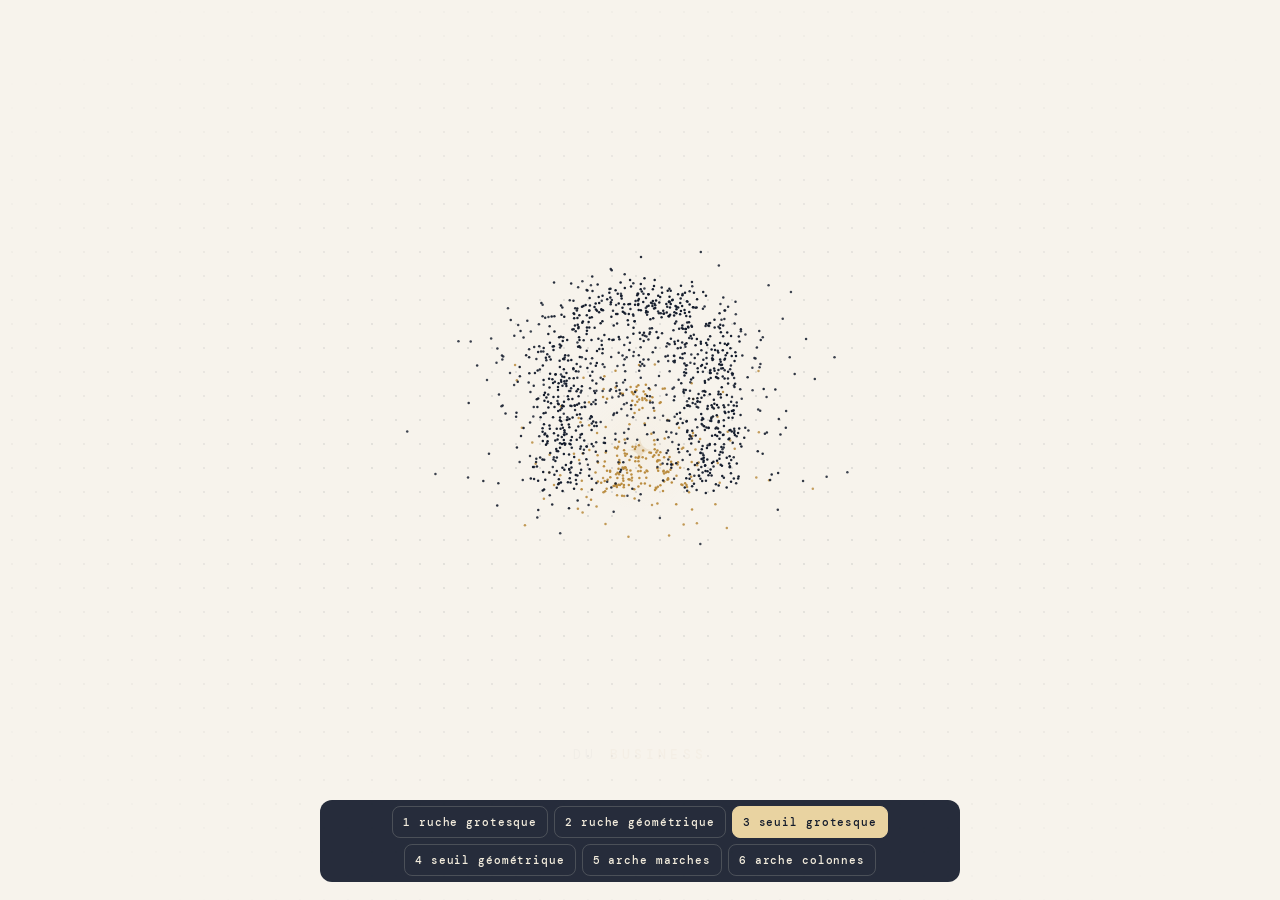
==== intro/index.html @ 220e25a3 "Six logos vectorisés et intro animée par logo brand/logos : SVG avec texte en tracés (Montserrat, Jo" ====
<!DOCTYPE html>
<html lang="fr">
<head>
  <meta charset="UTF-8">
  <meta name="viewport" content="width=device-width, initial-scale=1.0">
  <title>Le Cercle IA Business · intro</title>
  <link href="https://fonts.googleapis.com/css2?family=DM+Mono:wght@400;500&display=swap" rel="stylesheet">
  <style>
    html, body { margin: 0; height: 100%; overflow: hidden; background: #F7F3EC; font-family: "DM Mono", ui-monospace, monospace; }
    iframe.site { position: fixed; inset: 0; width: 100%; height: 100%; border: 0; }
    .intro { position: fixed; inset: 0; z-index: 10; background: #F7F3EC; overflow: hidden; }
    .intro::before { content: ""; position: absolute; inset: 0; background: radial-gradient(circle, rgba(20,28,44,.12) 1px, transparent 1.3px) 0 0 / 24px 24px; -webkit-mask: radial-gradient(70% 60% at 50% 50%, #000, transparent); mask: radial-gradient(70% 60% at 50% 50%, #000, transparent); }
    .intro.out { transform: translateY(-100%); }
    canvas { position: absolute; inset: 0; width: 100%; height: 100%; }
    .logo { position: absolute; left: 50%; top: 50%; transform: translate(-50%, -50%); width: min(560px, 78vw); }
    .logo svg { width: 100%; height: auto; display: block; overflow: visible; }
    .logo [data-part]:not([data-part="word"]):not([data-part="tag"]), .logo [data-part="tag"] { opacity: 0; }
    .logo [data-part="word"] { clip-path: inset(0 100% 0 0); }
    .words { position: absolute; left: 0; right: 0; bottom: 16vh; text-align: center; font-size: 13px; letter-spacing: .32em; text-transform: uppercase; color: #4F5664; height: 1.4em; }
    .words span { position: absolute; left: 0; right: 0; opacity: 0; }
    .words span.on { opacity: 1; transform: none; }
    .words span b { color: #A97C33; font-weight: 500; }
    .bar { position: fixed; z-index: 20; left: 50%; bottom: 18px; transform: translateX(-50%); display: flex; gap: 6px; flex-wrap: wrap; justify-content: center; padding: 6px; background: rgba(20,28,44,.92); border-radius: 12px; }
    .bar button { font: 500 11px "DM Mono", monospace; letter-spacing: .08em; color: #F3ECDD; background: transparent; border: 1px solid rgba(243,236,221,.18); border-radius: 8px; padding: 8px 10px; cursor: pointer; }
    .bar button.on { background: #E9D3A1; color: #141C2C; border-color: #E9D3A1; }
    .bar.hide { display: none; }
  </style>
</head>
<body>
  <iframe class="site" src="../index.html" title="Le Cercle IA Business" tabindex="-1"></iframe>
  <div class="intro" id="intro">
    <canvas id="cv"></canvas>
    <div class="logo" id="logo"></div>
    <div class="words"><span>Des <b>entrepreneurs</b></span><span>Des <b>agents IA</b></span><span>Du <b>business</b></span></div>
  </div>
  <div class="bar" id="bar">
    <button data-logo="ruche-grotesque">1 ruche grotesque</button>
    <button data-logo="ruche-geometrique">2 ruche géométrique</button>
    <button data-logo="seuil-grotesque">3 seuil grotesque</button>
    <button data-logo="seuil-geometrique">4 seuil géométrique</button>
    <button data-logo="sous-arche-marches">5 arche marches</button>
    <button data-logo="sous-arche-colonnes">6 arche colonnes</button>
  </div>
  <script src="./intro.js?v=2"></script>
</body>
</html>
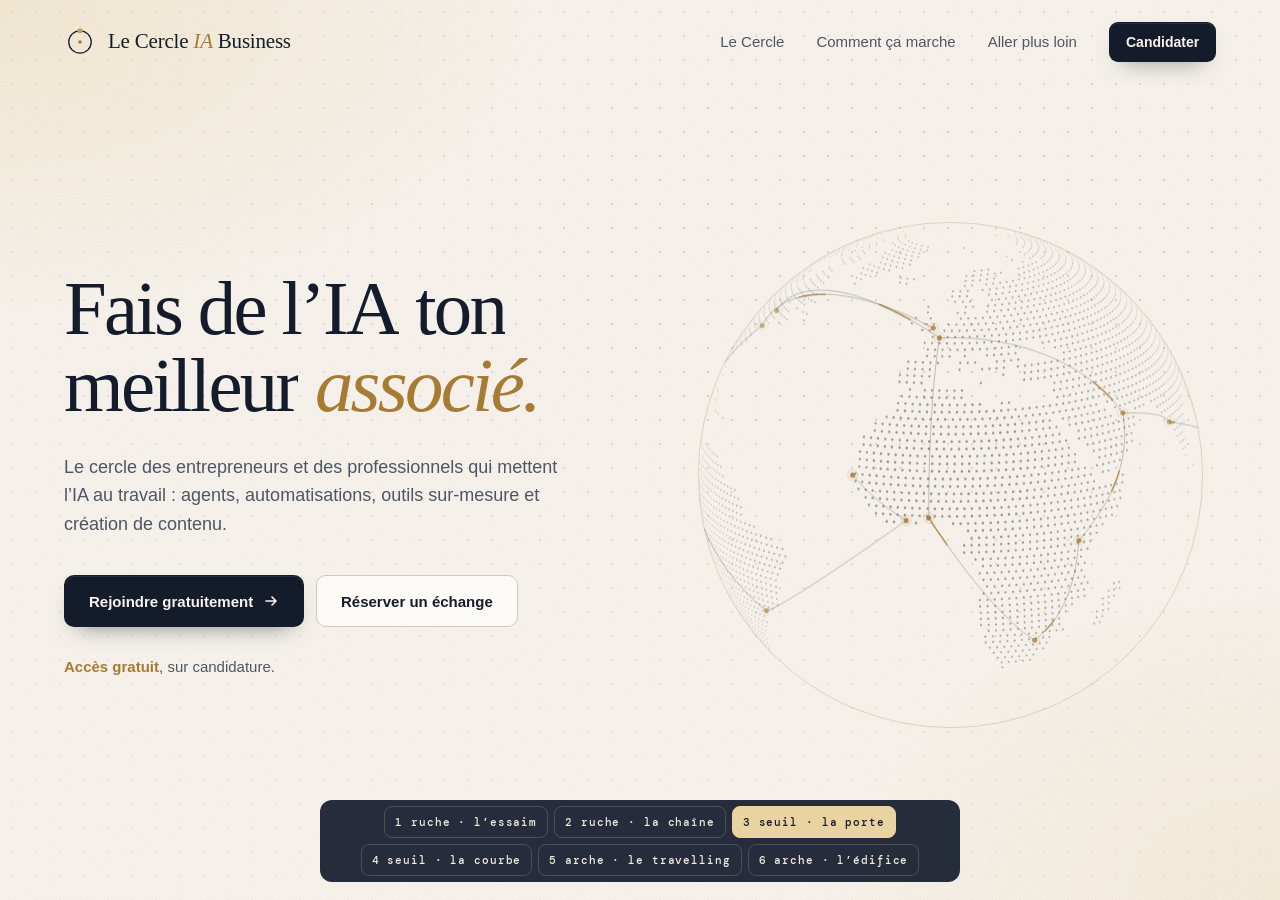
==== commit 127bf38e: "Intro : six transformations distinctes, une par logo Essaim, chaîne d'automatisation, porte, courbe " ====
--- a/intro/index.html
+++ b/intro/index.html
@@ -9,17 +9,17 @@
     html, body { margin: 0; height: 100%; overflow: hidden; background: #F7F3EC; font-family: "DM Mono", ui-monospace, monospace; }
     iframe.site { position: fixed; inset: 0; width: 100%; height: 100%; border: 0; }
     .intro { position: fixed; inset: 0; z-index: 10; background: #F7F3EC; overflow: hidden; }
-    .intro::before { content: ""; position: absolute; inset: 0; background: radial-gradient(circle, rgba(20,28,44,.12) 1px, transparent 1.3px) 0 0 / 24px 24px; -webkit-mask: radial-gradient(70% 60% at 50% 50%, #000, transparent); mask: radial-gradient(70% 60% at 50% 50%, #000, transparent); }
-    .intro.out { transform: translateY(-100%); }
-    canvas { position: absolute; inset: 0; width: 100%; height: 100%; }
+    .intro::before { content: ""; position: absolute; inset: 0; background: radial-gradient(circle, rgba(20,28,44,.1) 1px, transparent 1.3px) 0 0 / 24px 24px; -webkit-mask: radial-gradient(70% 60% at 50% 50%, #000, transparent); mask: radial-gradient(70% 60% at 50% 50%, #000, transparent); }
+    .layer { position: absolute; inset: 0; pointer-events: none; }
+    .layer svg.ov { position: absolute; inset: 0; width: 100%; height: 100%; overflow: visible; }
     .logo { position: absolute; left: 50%; top: 50%; transform: translate(-50%, -50%); width: min(560px, 78vw); }
     .logo svg { width: 100%; height: auto; display: block; overflow: visible; }
-    .logo [data-part]:not([data-part="word"]):not([data-part="tag"]), .logo [data-part="tag"] { opacity: 0; }
-    .logo [data-part="word"] { clip-path: inset(0 100% 0 0); }
-    .words { position: absolute; left: 0; right: 0; bottom: 16vh; text-align: center; font-size: 13px; letter-spacing: .32em; text-transform: uppercase; color: #4F5664; height: 1.4em; }
-    .words span { position: absolute; left: 0; right: 0; opacity: 0; }
-    .words span.on { opacity: 1; transform: none; }
-    .words span b { color: #A97C33; font-weight: 500; }
+    .cap { position: absolute; transform: translate(-50%, -50%); white-space: nowrap; font-size: 12.5px; letter-spacing: .3em; text-transform: uppercase; color: #4F5664; }
+    .cap b { color: #A97C33; font-weight: 500; }
+    .cap.light { color: rgba(243,236,221,.8); }
+    .door { position: absolute; top: 0; bottom: 0; width: 50%; background: #141C2C; }
+    .door.l { left: 0; } .door.r { right: 0; }
+    .slit { position: absolute; left: 50%; top: 0; bottom: 0; width: 2px; margin-left: -1px; background: #E9D3A1; box-shadow: 0 0 24px 6px rgba(233,211,161,.55); }
     .bar { position: fixed; z-index: 20; left: 50%; bottom: 18px; transform: translateX(-50%); display: flex; gap: 6px; flex-wrap: wrap; justify-content: center; padding: 6px; background: rgba(20,28,44,.92); border-radius: 12px; }
     .bar button { font: 500 11px "DM Mono", monospace; letter-spacing: .08em; color: #F3ECDD; background: transparent; border: 1px solid rgba(243,236,221,.18); border-radius: 8px; padding: 8px 10px; cursor: pointer; }
     .bar button.on { background: #E9D3A1; color: #141C2C; border-color: #E9D3A1; }
@@ -28,19 +28,15 @@
 </head>
 <body>
   <iframe class="site" src="../index.html" title="Le Cercle IA Business" tabindex="-1"></iframe>
-  <div class="intro" id="intro">
-    <canvas id="cv"></canvas>
-    <div class="logo" id="logo"></div>
-    <div class="words"><span>Des <b>entrepreneurs</b></span><span>Des <b>agents IA</b></span><span>Du <b>business</b></span></div>
+  <div class="intro" id="intro"><div class="logo" id="logo"></div></div>
+  <div class="bar" id="bar">
+    <button data-logo="ruche-grotesque">1 ruche · l’essaim</button>
+    <button data-logo="ruche-geometrique">2 ruche · la chaîne</button>
+    <button data-logo="seuil-grotesque">3 seuil · la porte</button>
+    <button data-logo="seuil-geometrique">4 seuil · la courbe</button>
+    <button data-logo="sous-arche-marches">5 arche · le travelling</button>
+    <button data-logo="sous-arche-colonnes">6 arche · l’édifice</button>
   </div>
-  <div class="bar" id="bar">
-    <button data-logo="ruche-grotesque">1 ruche grotesque</button>
-    <button data-logo="ruche-geometrique">2 ruche géométrique</button>
-    <button data-logo="seuil-grotesque">3 seuil grotesque</button>
-    <button data-logo="seuil-geometrique">4 seuil géométrique</button>
-    <button data-logo="sous-arche-marches">5 arche marches</button>
-    <button data-logo="sous-arche-colonnes">6 arche colonnes</button>
-  </div>
-  <script src="./intro.js?v=2"></script>
+  <script src="./intro.js?v=3"></script>
 </body>
 </html>
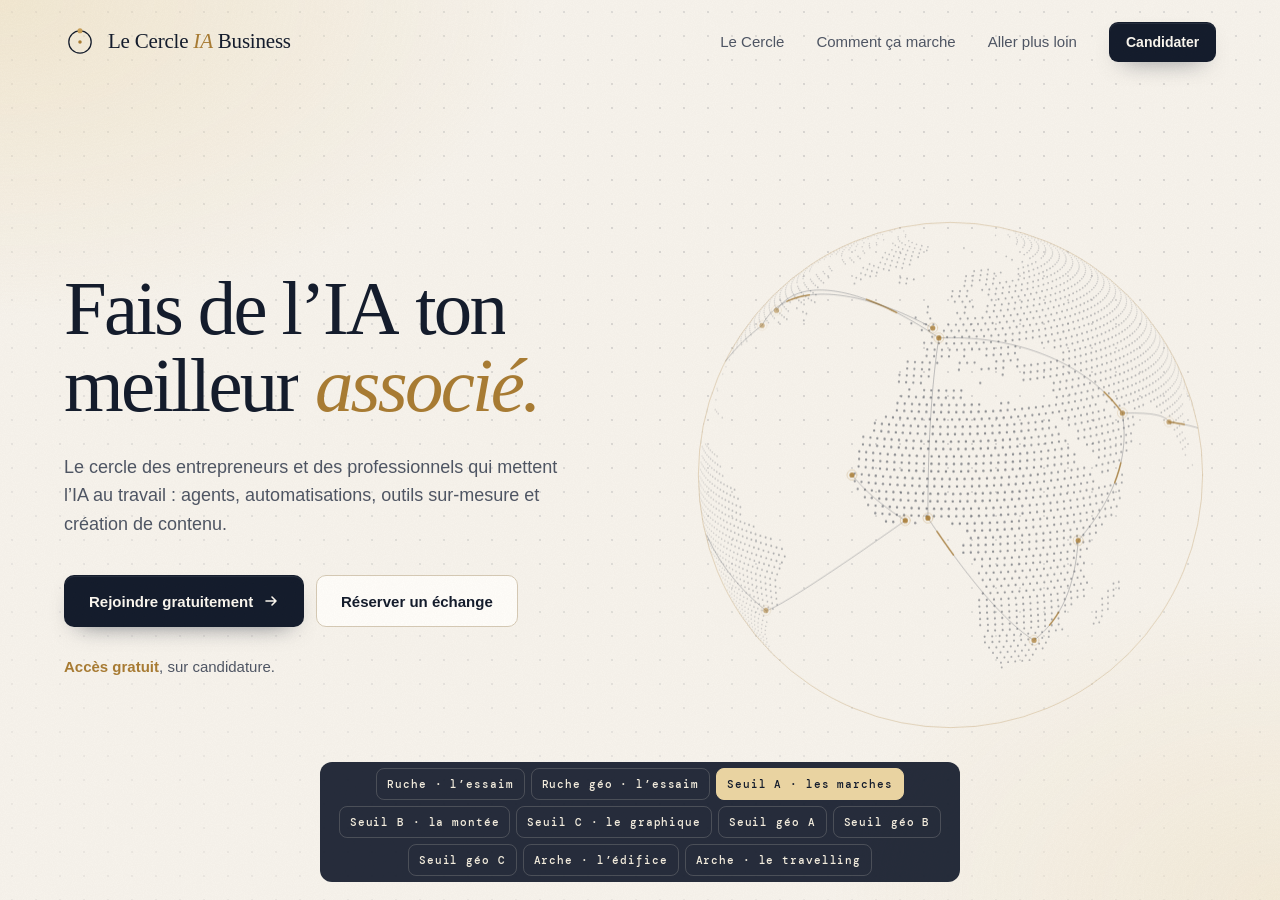
==== commit e1e06b20: "Intro seuil : trois versions autour de l'escalier (marches, montée, graphique) Co-Authored-By: Claud" ====
--- a/intro/index.html
+++ b/intro/index.html
@@ -17,6 +17,9 @@
     .cap { position: absolute; transform: translate(-50%, -50%); white-space: nowrap; font-size: 12.5px; letter-spacing: .3em; text-transform: uppercase; color: #4F5664; }
     .cap b { color: #A97C33; font-weight: 500; }
     .cap.light { color: rgba(243,236,221,.8); }
+    .cap.step-lbl { font-size: 11px; letter-spacing: .2em; }
+    .cap.on-gold { color: #141C2C; font-weight: 500; }
+    .cap.side { transform: translate(-100%,-50%); text-align: right; }
     .door { position: absolute; top: 0; bottom: 0; width: 50%; background: #141C2C; }
     .door.l { left: 0; } .door.r { right: 0; }
     .slit { position: absolute; left: 50%; top: 0; bottom: 0; width: 2px; margin-left: -1px; background: #E9D3A1; box-shadow: 0 0 24px 6px rgba(233,211,161,.55); }
@@ -30,13 +33,17 @@
   <iframe class="site" src="../index.html" title="Le Cercle IA Business" tabindex="-1"></iframe>
   <div class="intro" id="intro"><div class="logo" id="logo"></div></div>
   <div class="bar" id="bar">
-    <button data-logo="ruche-grotesque">1 ruche · l’essaim</button>
-    <button data-logo="ruche-geometrique">2 ruche · la chaîne</button>
-    <button data-logo="seuil-grotesque">3 seuil · la porte</button>
-    <button data-logo="seuil-geometrique">4 seuil · la courbe</button>
-    <button data-logo="sous-arche-marches">5 arche · le travelling</button>
-    <button data-logo="sous-arche-colonnes">6 arche · l’édifice</button>
+    <button data-logo="ruche-grotesque" data-scene="essaim">Ruche · l’essaim</button>
+    <button data-logo="ruche-geometrique" data-scene="essaim">Ruche géo · l’essaim</button>
+    <button data-logo="seuil-grotesque" data-scene="marches">Seuil A · les marches</button>
+    <button data-logo="seuil-grotesque" data-scene="montee">Seuil B · la montée</button>
+    <button data-logo="seuil-grotesque" data-scene="graphique">Seuil C · le graphique</button>
+    <button data-logo="seuil-geometrique" data-scene="marches">Seuil géo A</button>
+    <button data-logo="seuil-geometrique" data-scene="montee">Seuil géo B</button>
+    <button data-logo="seuil-geometrique" data-scene="graphique">Seuil géo C</button>
+    <button data-logo="sous-arche-colonnes" data-scene="edifice">Arche · l’édifice</button>
+    <button data-logo="sous-arche-marches" data-scene="travelling">Arche · le travelling</button>
   </div>
-  <script src="./intro.js?v=3"></script>
+  <script src="./intro.js?v=8"></script>
 </body>
 </html>
